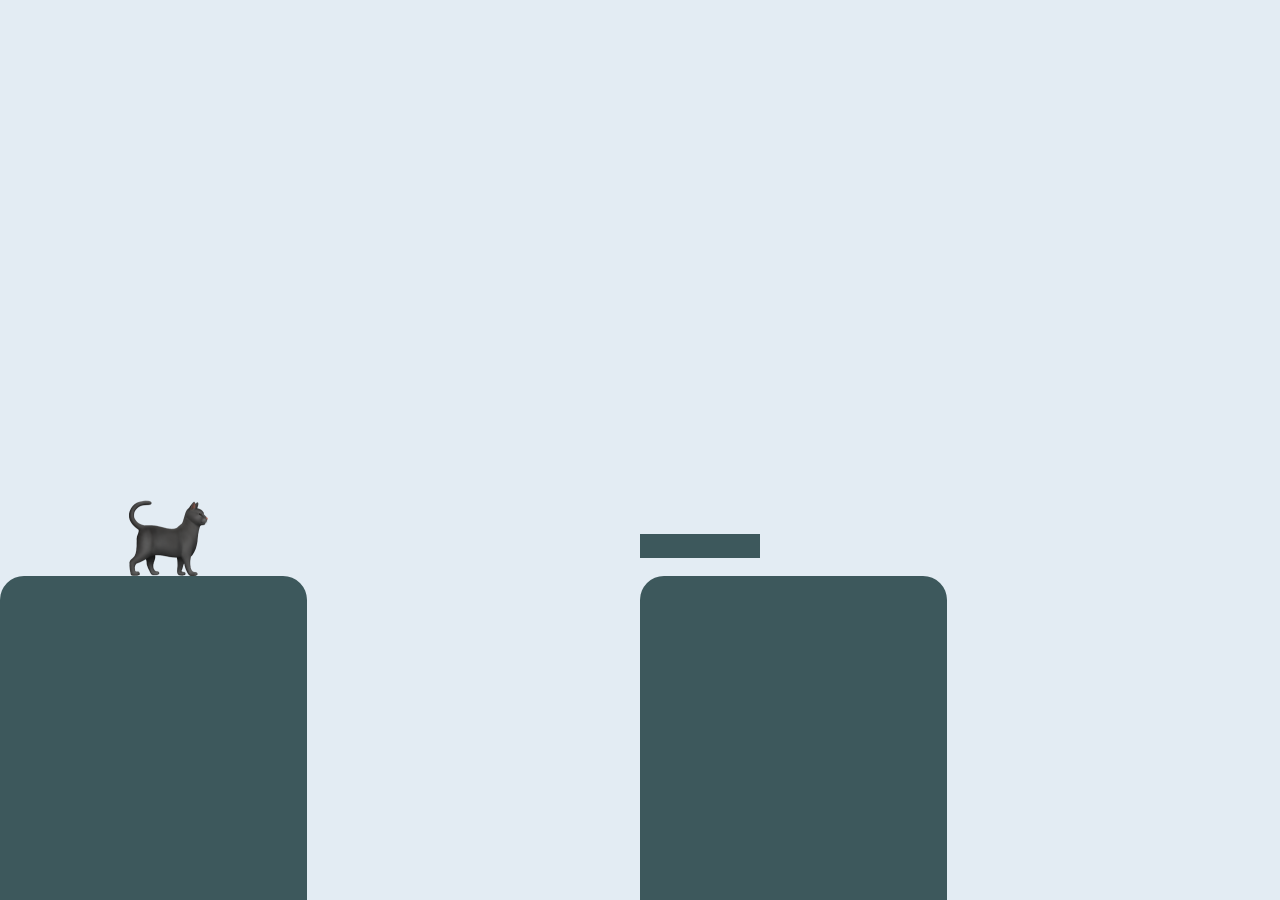
==== game.html @ 2b0203e4 "static screens created with first content and link to next screen" ====
<!DOCTYPE html>
<html>
    <head>
        <meta charset="utf-8">
        <meta http-equiv="X-UA-Compatible" content="IE=edge">
        <title>PIXCAT Game</title>
        <meta name="description" content="">
        <meta name="viewport" content="width=device-width, initial-scale=1">
        <link rel="stylesheet" href="./CSS/styles.css">
    </head>
    <body>
        <div id="board">
            <div id="player"></div>
            <div class="start-platform"></div>
        </div>
        <script src="JS/main.js"></script>
    </body>
</html>
---- CSS/styles.css ----
/* Colors*/
:root{
    --main-bg-color: #E3ECF3;
    --primary-btn: #90A252;
    --main-border: 2px solid #325871;
    --platforms: #3D585C;

}

* {
margin: 0;
padding: 0;
}

/* Fonts*/

h1,h2,h3{
    font-family: Arial, Helvetica, sans-serif;
}

a {
    font-family: Arial, Helvetica, sans-serif;
    font-weight: 500;
}
body{
    background-color: var(--main-bg-color);
    display: flex;
    flex-flow: column wrap;
    justify-content: space-around;
    align-items: center;
    width: 100vw;
    height: 100vh;
}

#board{
    width: 100%;
    height: 100%;
    position: relative;
    overflow: hidden;
    align-content: end;

}
#player{
    position: absolute;
    bottom: 0vw;
    left: 0vh;
    z-index: 1000;
}

.guide{
    width: 40%;
    height: 80%;
    border:var(--main-border);
    display: flex;
    flex-flow: column wrap;
    justify-content: space-around;
    align-items: center;
    padding: 32px;
    border-radius: 24px;
}
.primary-btn {
    background-color: var(--primary-btn);
    color: white;
    padding: 12px 24px;
    border-radius: 24px;
    text-decoration: none;
    text-align: center;

}

.start-platform {
    position: fixed;
    top: 64%;
    width: 24%;
    height: 36%;
    background-color: var(--platforms);
    border-radius: 24px 24px 0px 0px;

    
}

.plank{
    background-color: var(--platforms);
    position: relative;
}
.platform {
    background-color: var(--platforms);
    position: fixed;
    border-radius: 24px 24px 0px 0px
}
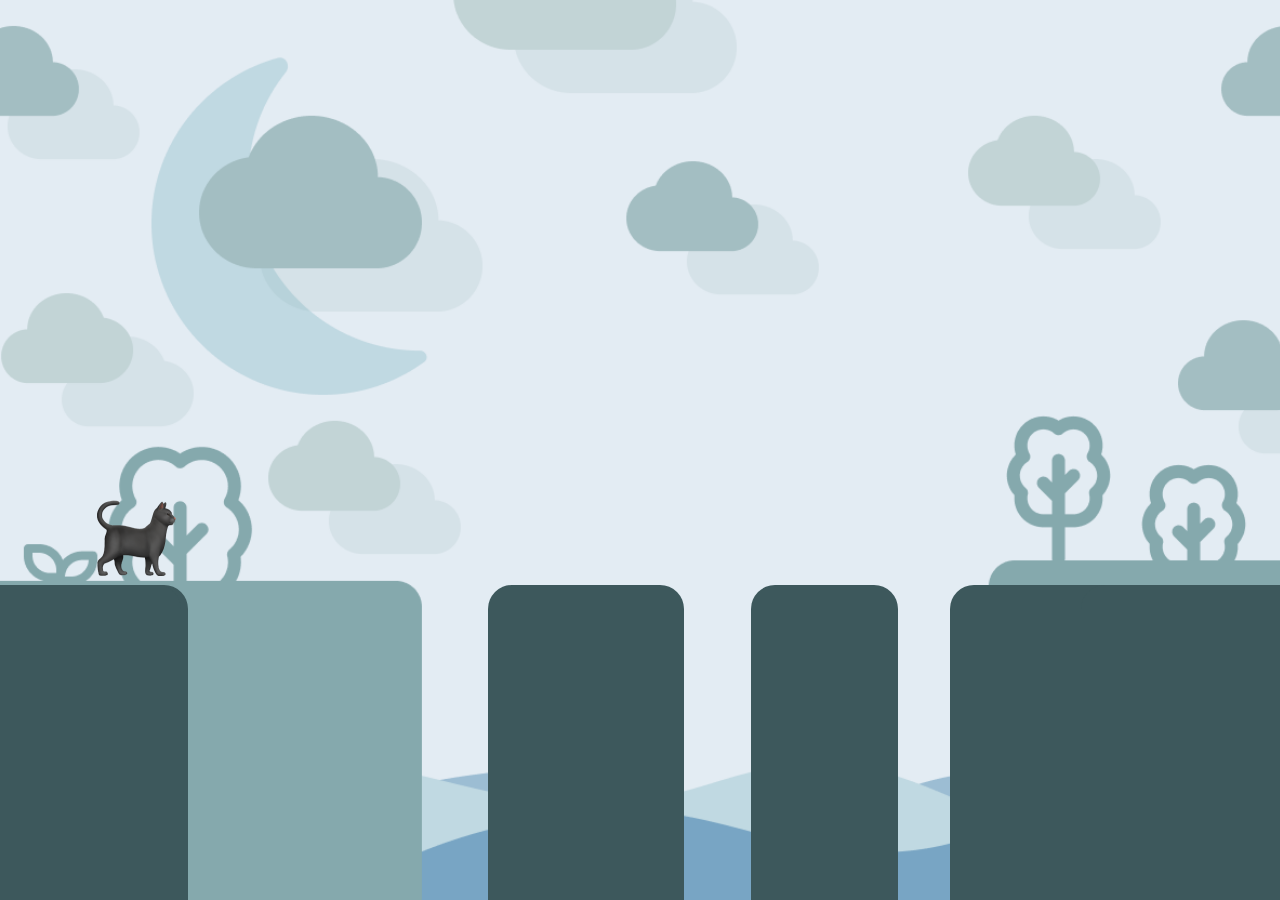
==== commit 6c69d447: "implement platform to be created in different positions by defined number starting on the left side " ====
--- a/game.html
+++ b/game.html
@@ -7,11 +7,14 @@
         <meta name="description" content="">
         <meta name="viewport" content="width=device-width, initial-scale=1">
         <link rel="stylesheet" href="./CSS/styles.css">
+        <link rel="preconnect" href="https://fonts.googleapis.com">
+        <link rel="preconnect" href="https://fonts.gstatic.com" crossorigin>
+        <link href="https://fonts.googleapis.com/css2?family=Jersey+25&display=swap" rel="stylesheet">
     </head>
     <body>
         <div id="board">
             <div id="player"></div>
-            <div class="start-platform"></div>
+            <!-- <div class="start-platform"></div> -->
         </div>
         <script src="JS/main.js"></script>
     </body>
--- a/CSS/styles.css
+++ b/CSS/styles.css
@@ -1,38 +1,85 @@
 /* Colors*/
-:root{
+:root {
     --main-bg-color: #E3ECF3;
-    --primary-btn: #90A252;
+    --primary-btn: #EEC449;
+    --secondary-btn: #D1D9B5;
+    --dark-btn-text: #363D1F;
+    --shadow: 16px 12px 0px 0px;
+    --border-r-xl: 120px;
+    --sunny-s-500: #EAB51C;
+    --box-shadow: var(--brand-secondary, #52767A);
+    --green-700: #3D585C;
     --main-border: 2px solid #325871;
     --platforms: #3D585C;
+    --plank: #9D6284;
+    --dark-text: hsla(207, 48%, 15%, 1);
 
 }
 
 * {
-margin: 0;
-padding: 0;
+    margin: 0;
+    padding: 0;
+}
+
+@font-face {
+    font-family: 'Jersey 25';
+    src: url('CSS/Jersey_25/Jersey25-Regular.ttf') format('truetype');
 }
 
 /* Fonts*/
+.jersey-25-regular {
+    font-family: "Jersey 25", sans-serif;
+    font-style: normal;
+}
 
-h1,h2,h3{
-    font-family: Arial, Helvetica, sans-serif;
+h1,
+h2,
+h3 {
+    font-family: "Jersey 25", sans-serif;
+
+}
+
+h1 {
+    font-size: 120px;
+}
+
+h2 {
+    font-size: 32px;
 }
 
 a {
-    font-family: Arial, Helvetica, sans-serif;
+    font-family: "Jersey 25", sans-serif;
     font-weight: 500;
+    text-decoration: none;
+    text-transform: uppercase;
 }
-body{
-    background-color: var(--main-bg-color);
+
+p,
+li {
+    font-family: Barlow;
+    font-size: 24px;
+    font-style: normal;
+    font-weight: 400;
+    line-height: normal;
+}
+
+body {
+    background-image: url("../images/Background.png");
+    background-repeat: no-repeat;
+    background-size: cover;
     display: flex;
-    flex-flow: column wrap;
-    justify-content: space-around;
+    flex-direction: column;
+    justify-content: center;
     align-items: center;
+    gap: 56px;
     width: 100vw;
     height: 100vh;
+    color: var(--dark-text);
+
 }
 
-#board{
+#board {
+    padding: 32px;
     width: 100%;
     height: 100%;
     position: relative;
@@ -40,28 +87,48 @@
     align-content: end;
 
 }
-#player{
+
+#player {
     position: absolute;
     bottom: 0vw;
     left: 0vh;
     z-index: 1000;
 }
 
-.guide{
-    width: 40%;
-    height: 80%;
-    border:var(--main-border);
+.guide {
+    width: 60%;
+    min-height: 40%;
     display: flex;
-    flex-flow: column wrap;
-    justify-content: space-around;
+    padding: 32px;
+    flex-direction: column;
+    justify-content: center;
     align-items: center;
-    padding: 32px;
-    border-radius: 24px;
+    gap: 24px;
+    background-color: var(--main-bg-color);
+    border: var(--main-border);
+    box-shadow: var(--shadow) var(--box-shadow);
+    border-radius: 8px;
 }
+
 .primary-btn {
-    background-color: var(--primary-btn);
-    color: white;
-    padding: 12px 24px;
+    display: flex;
+    padding: 12px 36px;
+    justify-content: center;
+    align-items: center;
+    gap: 8px;
+    border-radius: 120px;
+    background: var(--sunny-s-500);
+    box-shadow: var(--shadow) var(--box-shadow);
+    color: var(--dark-btn-text);
+    font-weight: 600;
+    text-decoration: none;
+
+}
+
+.secondary-btn {
+    background-color: var(--secondary-btn);
+    color: var(--dark-btn-text);
+    padding: 12px 36px;
     border-radius: 24px;
     text-decoration: none;
     text-align: center;
@@ -75,16 +142,16 @@
     height: 36%;
     background-color: var(--platforms);
     border-radius: 24px 24px 0px 0px;
-
-    
 }
 
-.plank{
-    background-color: var(--platforms);
+.plank {
+    background-color: var(--plank);
     position: relative;
+    border-radius: 24px;
 }
+
 .platform {
     background-color: var(--platforms);
-    position: fixed;
-    border-radius: 24px 24px 0px 0px
-}
+
+    position: absolute;
+}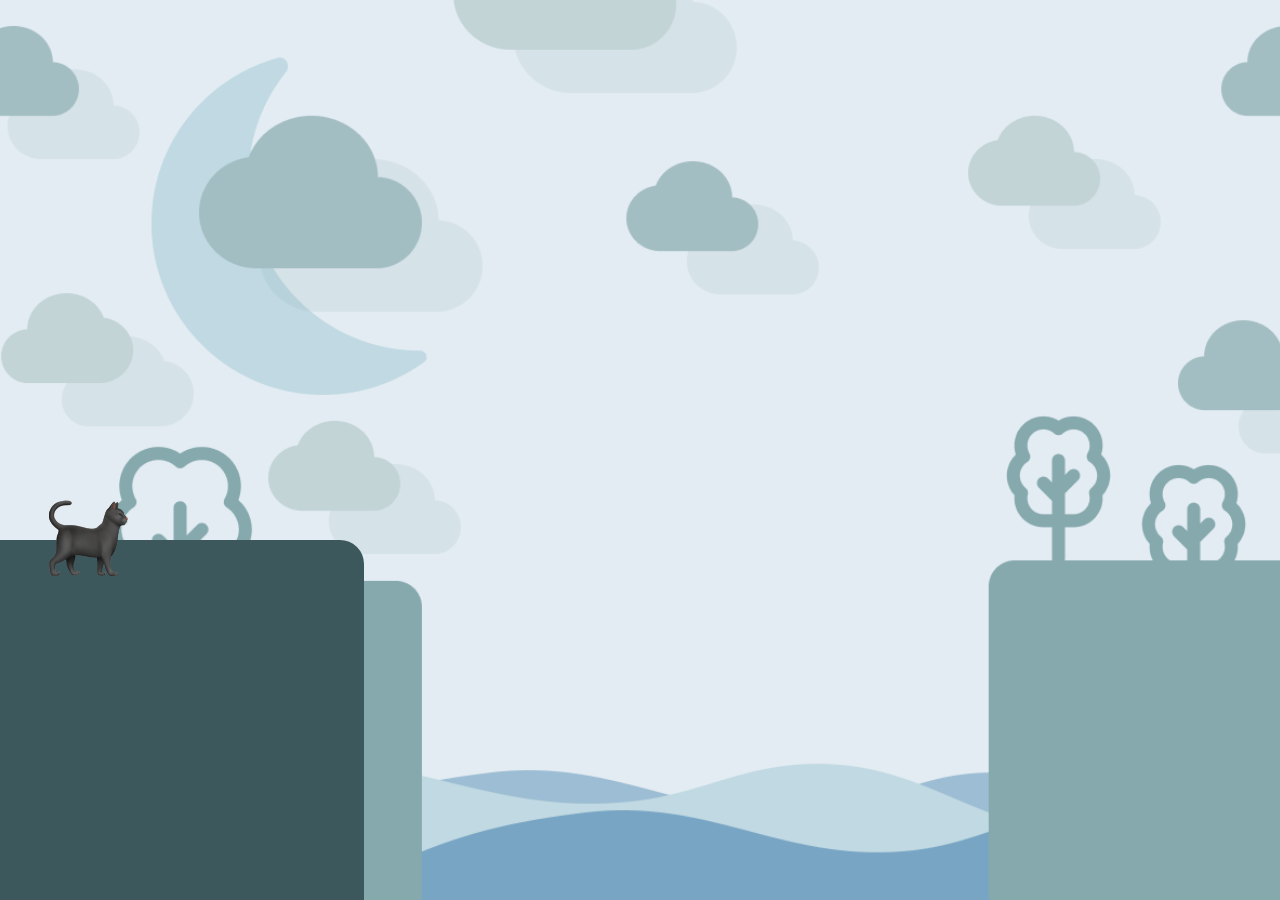
==== commit 5b644ddc: "change path to relative paths" ====
--- a/game.html
+++ b/game.html
@@ -16,6 +16,6 @@
             <div id="player"></div>
             <!-- <div class="start-platform"></div> -->
         </div>
-        <script src="JS/main.js"></script>
+        <script src="./JS/main.js"></script>
     </body>
 </html>--- a/CSS/styles.css
+++ b/CSS/styles.css
@@ -135,14 +135,7 @@
 
 }
 
-.start-platform {
-    position: fixed;
-    top: 64%;
-    width: 24%;
-    height: 36%;
-    background-color: var(--platforms);
-    border-radius: 24px 24px 0px 0px;
-}
+
 
 .plank {
     background-color: var(--plank);
@@ -152,6 +145,7 @@
 
 .platform {
     background-color: var(--platforms);
-
+    border-radius: 24px 24px 0px 0px;
+height: 40%;
     position: absolute;
 }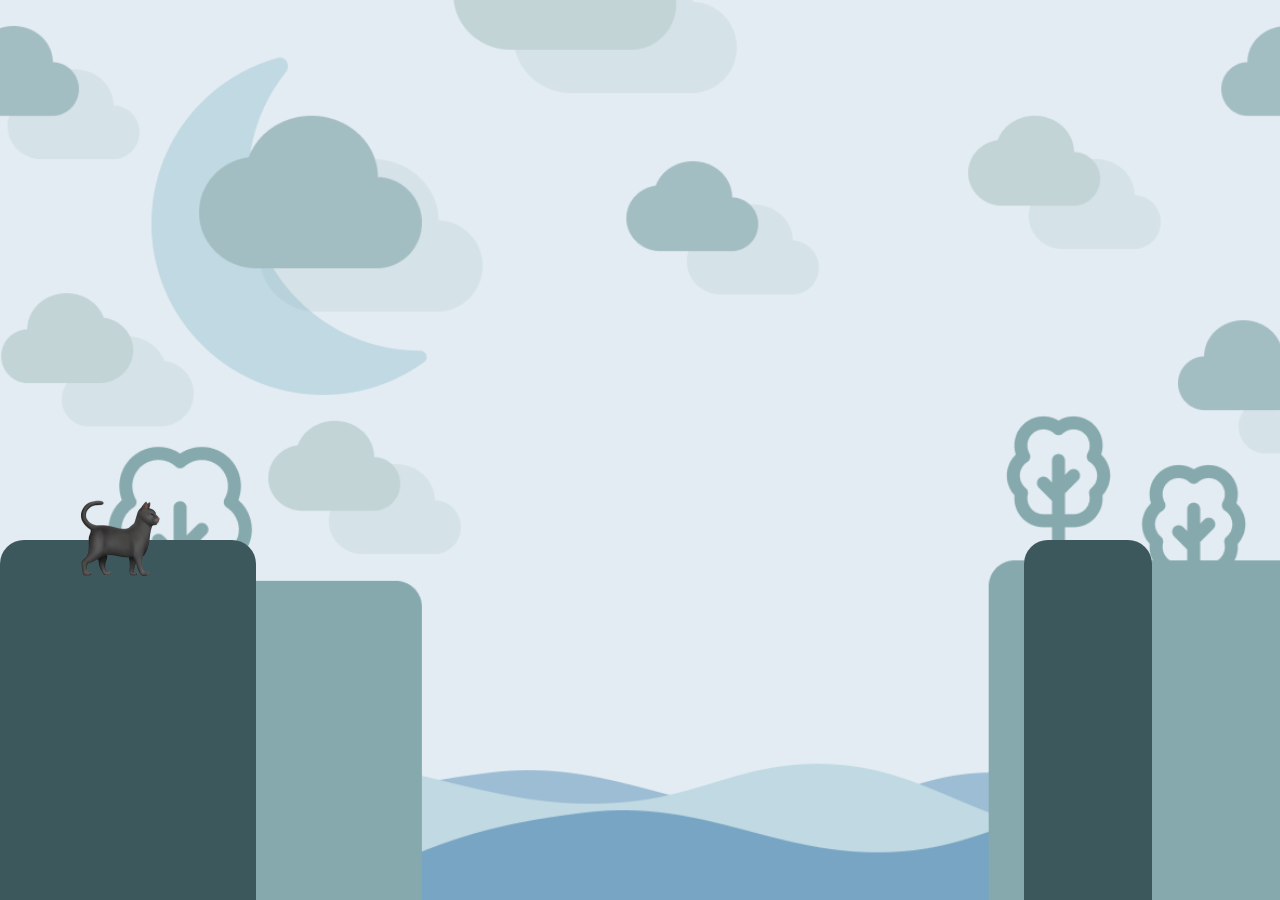
==== commit ad1a9c86: "simplify code and game logic" ====
--- a/game.html
+++ b/game.html
@@ -13,7 +13,9 @@
     </head>
     <body>
         <div id="board">
-            <div id="player"></div>
+            <div id="cat"></div>
+            <div id="score"></div>
+
             <!-- <div class="start-platform"></div> -->
         </div>
         <script src="./JS/main.js"></script>
--- a/CSS/styles.css
+++ b/CSS/styles.css
@@ -23,7 +23,7 @@
 
 @font-face {
     font-family: 'Jersey 25';
-    src: url('CSS/Jersey_25/Jersey25-Regular.ttf') format('truetype');
+    src: url('../CSS/Jersey_25/Jersey25-Regular.ttf') format('truetype');
 }
 
 /* Fonts*/
@@ -79,7 +79,6 @@
 }
 
 #board {
-    padding: 32px;
     width: 100%;
     height: 100%;
     position: relative;
@@ -88,11 +87,14 @@
 
 }
 
-#player {
+#cat {
     position: absolute;
     bottom: 0vw;
     left: 0vh;
     z-index: 1000;
+    height: 80px;
+    width: 80px;
+    color: red;
 }
 
 .guide {
@@ -143,7 +145,7 @@
     border-radius: 24px;
 }
 
-.platform {
+.safeArea {
     background-color: var(--platforms);
     border-radius: 24px 24px 0px 0px;
 height: 40%;
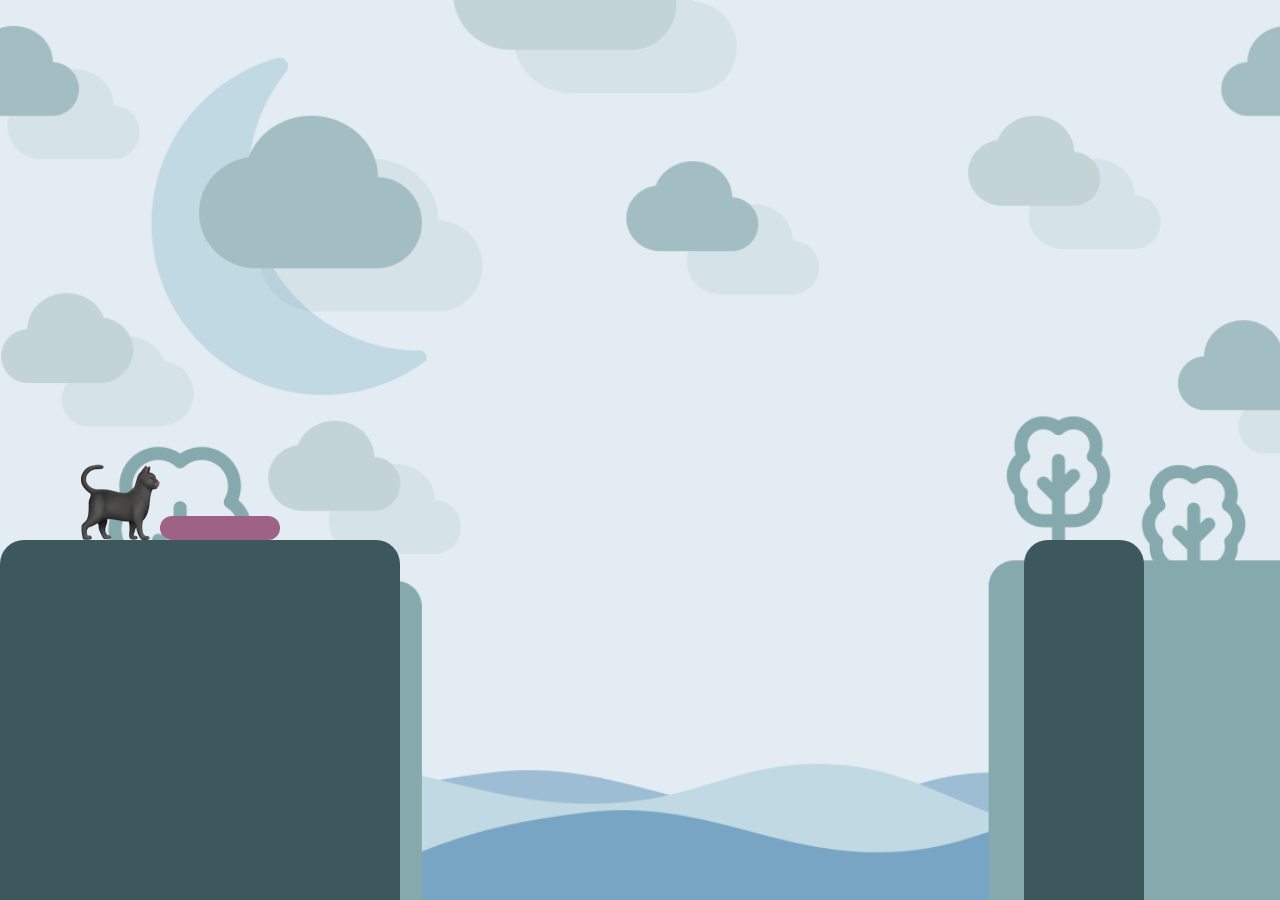
==== commit fc4b687e: "add functionality space key press and plank on screen" ====
--- a/game.html
+++ b/game.html
@@ -15,7 +15,6 @@
         <div id="board">
             <div id="cat"></div>
             <div id="score"></div>
-
             <!-- <div class="start-platform"></div> -->
         </div>
         <script src="./JS/main.js"></script>
--- a/CSS/styles.css
+++ b/CSS/styles.css
@@ -67,10 +67,6 @@
     background-image: url("../images/Background.png");
     background-repeat: no-repeat;
     background-size: cover;
-    display: flex;
-    flex-direction: column;
-    justify-content: center;
-    align-items: center;
     gap: 56px;
     width: 100vw;
     height: 100vh;
@@ -79,22 +75,14 @@
 }
 
 #board {
-    width: 100%;
-    height: 100%;
-    position: relative;
     overflow: hidden;
-    align-content: end;
-
 }
 
 #cat {
-    position: absolute;
-    bottom: 0vw;
-    left: 0vh;
+
     z-index: 1000;
     height: 80px;
     width: 80px;
-    color: red;
 }
 
 .guide {
@@ -138,16 +126,9 @@
 }
 
 
-
-.plank {
-    background-color: var(--plank);
-    position: relative;
-    border-radius: 24px;
-}
-
-.safeArea {
+.safe-area {
     background-color: var(--platforms);
     border-radius: 24px 24px 0px 0px;
-height: 40%;
+    height: 40%;
     position: absolute;
 }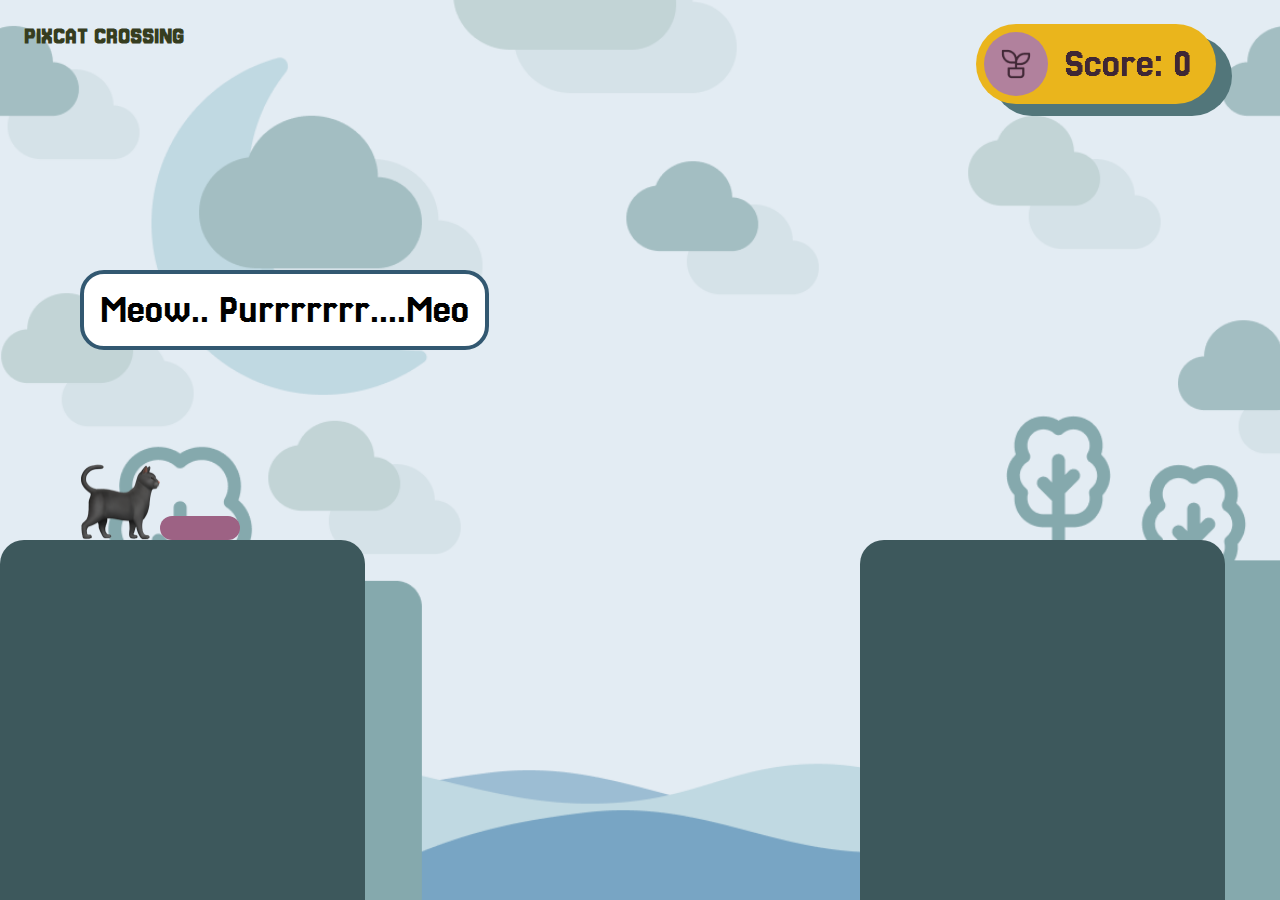
==== commit 43f2a928: "add guide screen" ====
--- a/game.html
+++ b/game.html
@@ -6,15 +6,18 @@
         <title>PIXCAT Game</title>
         <meta name="description" content="">
         <meta name="viewport" content="width=device-width, initial-scale=1">
-        <link rel="stylesheet" href="./CSS/styles.css">
+        <link rel="stylesheet" href="./CSS/game.css">
         <link rel="preconnect" href="https://fonts.googleapis.com">
         <link rel="preconnect" href="https://fonts.gstatic.com" crossorigin>
         <link href="https://fonts.googleapis.com/css2?family=Jersey+25&display=swap" rel="stylesheet">
     </head>
     <body>
         <div id="board">
-            <div id="cat"></div>
-            <div id="score"></div>
+           <h2>PIXCAT CROSSING</h2>
+            <div id="score-container">
+                <img class="roundbg" src="images/catnipicon.png" alt="catnip icon">
+                <span id="score"> Score: 0</span>
+            </div>
             <!-- <div class="start-platform"></div> -->
         </div>
         <script src="./JS/main.js"></script>
--- a/CSS/game.css
+++ b/CSS/game.css
@@ -0,0 +1,113 @@
+/* Colors*/
+:root {
+    --main-bg-color: #E3ECF3;
+    --primary-btn: #EEC449;
+    --secondary-btn: #D1D9B5;
+    --dark-btn-text: #363D1F;
+    --shadow: 16px 12px 0px 0px;
+    --border-r-xl: 120px;
+    --sunny-s-500: #EAB51C;
+    --box-shadow: var(--brand-secondary, #52767A);
+    --green-700: #3D585C;
+    --main-border: 4px solid #325871;
+    --platforms: #3D585C;
+    --plank: #9D6284;
+    --dark-text: hsla(207, 48%, 15%, 1);
+    --pink-400: #B1819D;
+    --pink-900:#3F2735;
+
+
+}
+
+* {
+    margin: 0;
+    padding: 0;
+}
+
+@font-face {
+    font-family: 'Jersey 25';
+    src: url('../CSS/Jersey_25/Jersey25-Regular.ttf') format('truetype');
+}
+
+/* Fonts*/
+h1,
+h2,
+a,
+span,
+p {
+    font-family: "Jersey 25", sans-serif;
+    font-style: normal;
+}
+h2{
+    color: var(--dark-btn-text);
+    padding: 24px;
+}
+
+body {
+    background-image: url("../images/Background.png");
+    background-repeat: no-repeat;
+    background-size: cover;
+    gap: 56px;
+    width: 100vw;
+    height: 100vh;
+    color: var(--dark-text);
+
+}
+
+#board {
+    overflow: hidden;
+    height: 100%;
+}
+
+#score-container {
+    position: fixed;
+    top: 24px;
+    right: 64px;
+    display: flex;
+    padding-right: 24px;
+    gap: 8px;
+    align-items: center;
+    border-radius: 120px;
+    background-color:var(--sunny-s-500);
+    color: var(--pink-900);
+    font-family: "Jersey 25", sans-serif;
+    font-size: 40px;
+    text-align: left;
+    box-shadow: var(--shadow) var(--box-shadow);
+
+}
+.roundbg {
+height: auto;
+align-items: center;
+border-radius: 50%;
+background-color:var(--pink-400) ;
+}
+#score-container img{
+    padding: 4px;
+    margin: 8px;
+    height: 56px;
+    width: auto;
+}
+#cat {
+    z-index: 1000;
+    height: 80px;
+    width: 80px;
+}
+
+.safe-area {
+    background-color: var(--platforms);
+    border-radius: 24px 24px 0px 0px;
+    height: 40%;
+    position: absolute;
+}
+
+#speech-bubble {
+    max-width: 420px;
+    width: auto;
+    height: auto;
+    padding: 16px;
+    border: var(--main-border);
+    border-radius: 24px;
+    background-color: white;
+    font-size: 40px;
+}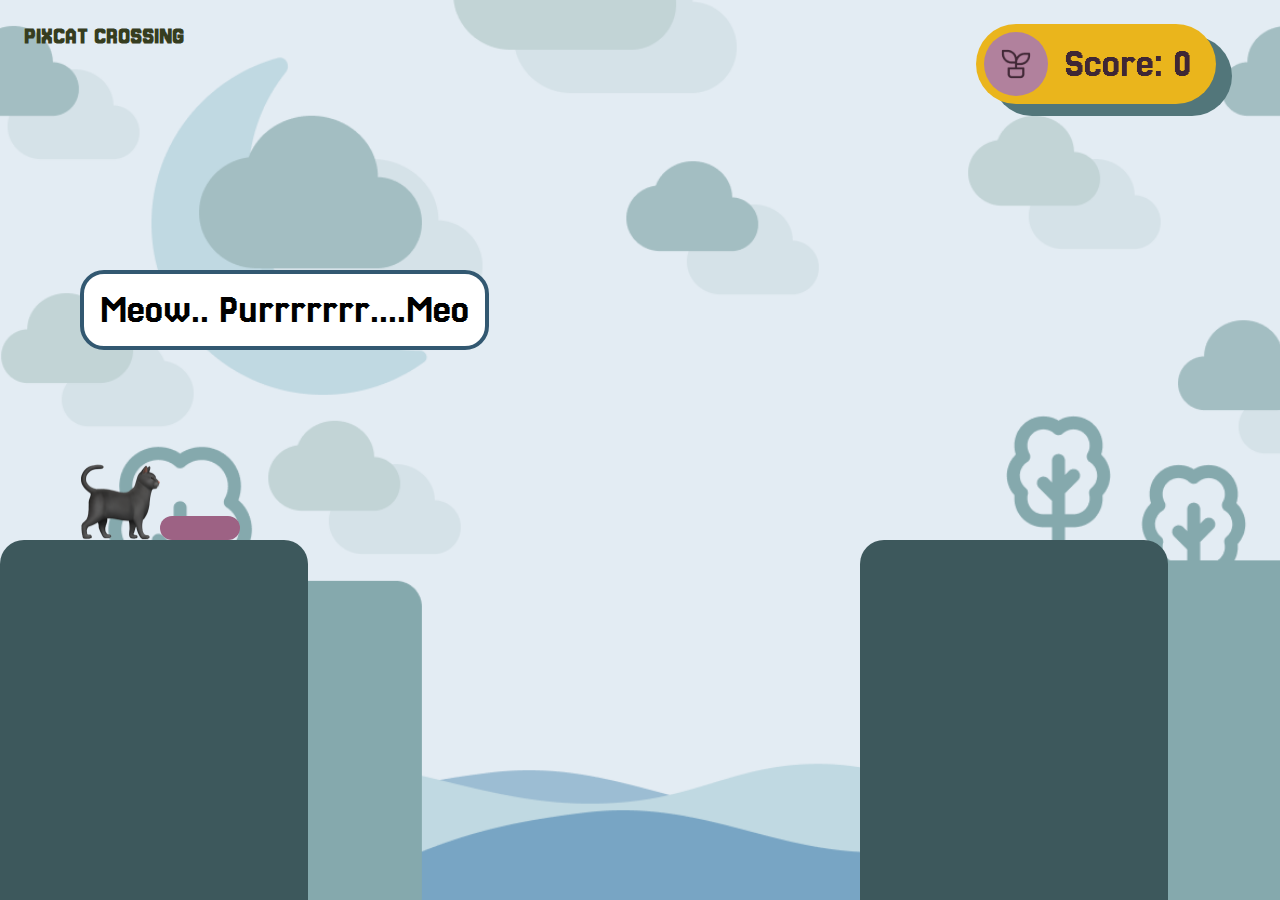
==== commit d2c52d80: "modifiy game and other screen" ====
--- a/game.html
+++ b/game.html
@@ -15,7 +15,7 @@
         <div id="board">
            <h2>PIXCAT CROSSING</h2>
             <div id="score-container">
-                <img class="roundbg" src="images/catnipicon.png" alt="catnip icon">
+                <img class="roundbg" src="images/catnipicon.png" alt="cat nip">
                 <span id="score"> Score: 0</span>
             </div>
             <!-- <div class="start-platform"></div> -->
